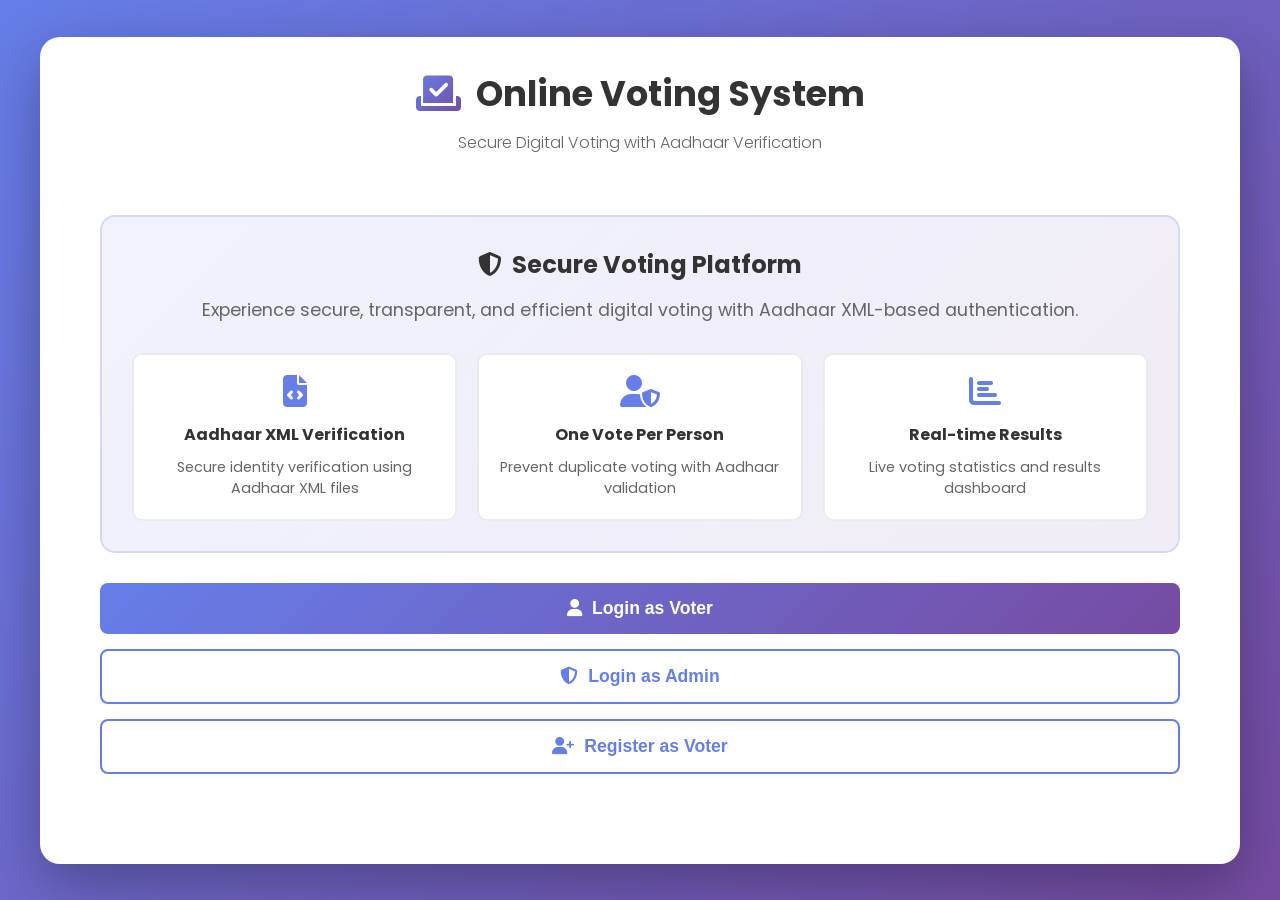
==== frontend/index.html @ 32fdf069 "change directory" ====
<!DOCTYPE html>
<html lang="en">

<head>
    <meta charset="UTF-8">
    <meta name="viewport" content="width=device-width, initial-scale=1.0">
    <title>Online Voting System</title>
    <link rel="preconnect" href="https://fonts.googleapis.com">
    <link rel="preconnect" href="https://fonts.gstatic.com" crossorigin>
    <link href="https://fonts.googleapis.com/css2?family=Poppins:wght@300;400;500;600;700&display=swap"
        rel="stylesheet">
    <link rel="stylesheet" href="style.css">
    <link href="https://cdnjs.cloudflare.com/ajax/libs/font-awesome/6.4.0/css/all.min.css" rel="stylesheet">
    <script src="common.js" defer></script>
    <script>
        document.addEventListener('DOMContentLoaded', function () {
            const bg = getComputedStyle(document.body).backgroundImage;
            console.log('[diagnostic] body background:', bg);
            if (!bg || bg === 'none') {
                console.warn('[diagnostic] CSS may not be loaded.');
            } else {
                console.log('[diagnostic] CSS appears loaded.');
            }
        });
    </script>
</head>

<body>
    <div id="server-warning" style="display:none; background:#fff3cd; border:1px solid #ffeeba; padding:12px; text-align:center; font-weight:500;">
        <strong>Warning:</strong> This page appears to be opened directly from your filesystem. Please run the Flask server and open the site at <code>http://127.0.0.1:5000</code> for full functionality (login/register require the backend).
    </div>

    <div class="container">
        <!-- Home Page -->
        <div id="home-page" class="page active">
            <div class="header">
                <div class="logo">
                    <i class="fas fa-vote-yea"></i>
                    <h1>Online Voting System</h1>
                </div>
                <p class="tagline">Secure Digital Voting with Aadhaar Verification</p>
            </div>

            <div class="welcome-section">
                <div class="welcome-card">
                    <h2><i class="fas fa-shield-alt"></i> Secure Voting Platform</h2>
                    <p>Experience secure, transparent, and efficient digital voting with Aadhaar XML-based authentication.</p>

                    <div class="features">
                        <div class="feature">
                            <i class="fas fa-file-code"></i>
                            <h4>Aadhaar XML Verification</h4>
                            <p>Secure identity verification using Aadhaar XML files</p>
                        </div>
                        <div class="feature">
                            <i class="fas fa-user-shield"></i>
                            <h4>One Vote Per Person</h4>
                            <p>Prevent duplicate voting with Aadhaar validation</p>
                        </div>
                        <div class="feature">
                            <i class="fas fa-chart-bar"></i>
                            <h4>Real-time Results</h4>
                            <p>Live voting statistics and results dashboard</p>
                        </div>
                    </div>
                </div>

                <div class="action-buttons">
                    <button class="btn btn-primary btn-large" onclick="showPage('user-login-page')">
                        <i class="fas fa-user"></i> Login as Voter
                    </button>
                    <button class="btn btn-secondary btn-large" onclick="showPage('admin-login-page')">
                        <i class="fas fa-shield-alt"></i> Login as Admin
                    </button>
                    <button class="btn btn-outline btn-large" onclick="showPage('register-page')">
                        <i class="fas fa-user-plus"></i> Register as Voter
                    </button>
                </div>
               
            </div>
        </div>

        <!-- User Login Page -->
        <div id="user-login-page" class="page">
            <div class="header">
                <button class="btn-back" onclick="showPage('home-page')">
                    <i class="fas fa-arrow-left"></i> Back to Home
                </button>
                <h2><i class="fas fa-user"></i> Voter Login</h2>
                <p class="tagline">Login to cast your vote</p>
            </div>

            <div class="auth-form">
                <form id="user-login-form">
                    <div class="form-group">
                        <label for="user-username" class="required">
                            <i class="fas fa-user"></i> Username
                        </label>
                        <input type="text" id="user-username" required placeholder="Enter your username">
                    </div>

                    <div class="form-group">
                        <label for="user-password" class="required">
                            <i class="fas fa-lock"></i> Password
                        </label>
                        <input type="password" id="user-password" required placeholder="Enter your password">
                        <button type="button" class="btn-toggle-password" onclick="togglePassword('user-password')">
                            <i class="fas fa-eye"></i>
                        </button>
                    </div>

                    <button type="submit" class="btn btn-primary btn-full">
                        <i class="fas fa-sign-in-alt"></i> Login as Voter
                    </button>

                    <div class="auth-switch">
                        <p>Don't have an account? <a href="#" onclick="showPage('register-page')">Register here</a></p>
                        <p>Are you an admin? <a href="#" onclick="showPage('admin-login-page')">Admin login</a></p>
                    </div>
                </form>
            </div>
        </div>

        <!-- Admin Login Page -->
        <div id="admin-login-page" class="page">
            <div class="header">
                <button class="btn-back" onclick="showPage('home-page')">
                    <i class="fas fa-arrow-left"></i> Back to Home
                </button>
                <h2><i class="fas fa-shield-alt"></i> Admin Login</h2>
                <p class="tagline">Secure admin access</p>
            </div>

            <div class="auth-form">
                <form id="admin-login-form">
                    <div class="form-group">
                        <label for="admin-username" class="required">
                            <i class="fas fa-user-shield"></i> Admin Username
                        </label>
                        <input type="text" id="admin-username" required placeholder="Enter admin username">
                    </div>

                    <div class="form-group">
                        <label for="admin-password" class="required">
                            <i class="fas fa-lock"></i> Admin Password
                        </label>
                        <input type="password" id="admin-password" required placeholder="Enter admin password">
                        <button type="button" class="btn-toggle-password" onclick="togglePassword('admin-password')">
                            <i class="fas fa-eye"></i>
                        </button>
                    </div>

                    <button type="submit" class="btn btn-primary btn-full">
                        <i class="fas fa-sign-in-alt"></i> Login as Admin
                    </button>

                    <div class="auth-switch">
                        <p>Voter login? <a href="#" onclick="showPage('user-login-page')">Click here</a></p>
                        <p>Back to home? <a href="#" onclick="showPage('home-page')">Home</a></p>
                    </div>
                </form>
            </div>
        </div>

        <!-- Registration Page -->
        <div id="register-page" class="page">
            <div class="header">
                <button class="btn-back" onclick="showPage('home-page')">
                    <i class="fas fa-arrow-left"></i> Back to Home
                </button>
                <h2><i class="fas fa-user-plus"></i> New Voter Registration</h2>
                <p class="tagline">Register with Aadhaar XML verification</p>
            </div>

            <div class="auth-form">
                <form id="register-form" enctype="multipart/form-data">
                    <div class="form-group">
                        <label for="reg-username" class="required">
                            <i class="fas fa-user"></i> Username
                        </label>
                        <input type="text" id="reg-username" required placeholder="Choose a username (min 3 chars)">
                    </div>

                    <div class="form-group">
                        <label for="full-name">
                            <i class="fas fa-id-card"></i> Full Name (Optional)
                        </label>
                        <input type="text" id="full-name" placeholder="Enter your full name">
                    </div>

                    <div class="form-group">
                        <label for="reg-password" class="required">
                            <i class="fas fa-lock"></i> Password
                        </label>
                        <input type="password" id="reg-password" required placeholder="Create a password (min 6 characters)">
                        <button type="button" class="btn-toggle-password" onclick="togglePassword('reg-password')">
                            <i class="fas fa-eye"></i>
                        </button>
                    </div>

                    <div class="form-group">
                        <label for="confirm-password" class="required">
                            <i class="fas fa-lock"></i> Confirm Password
                        </label>
                        <input type="password" id="confirm-password" required placeholder="Confirm your password">
                        <button type="button" class="btn-toggle-password" onclick="togglePassword('confirm-password')">
                            <i class="fas fa-eye"></i>
                        </button>
                    </div>

                    <!-- Aadhaar XML Section -->
                    <div class="qr-section">
                        <h4><i class="fas fa-file-code"></i> Aadhaar XML Upload <span class="required">(Required)</span></h4>
                        
                        <div class="note" style="background-color: #e7f3ff; border-left-color: #2196F3;">
                            <p><strong>How to get your Aadhaar XML file:</strong></p>
                            <p>1. Visit: <a href="https://myaadhaar.uidai.gov.in/offline-kyc" target="_blank" style="color: #2196F3; font-weight: 500;">https://tathya.uidai.gov.in</a></p>
                            <p>2. Login with your Aadhaar number</p>
                            <p>3. Download your "Offline Paperless KYC" XML file</p>
                            <p>4. Upload the XML file below</p>
                        </div>

                        <div class="xml-upload-area" onclick="document.getElementById('aadhaar-xml-upload').click()">
                            <i class="fas fa-cloud-upload-alt"></i>
                            <h6>Click to Upload Aadhaar XML File</h6>
                            <p>Supported format: XML only</p>
                            <p>Max file size: 16MB</p>
                        </div>
                        <input type="file" id="aadhaar-xml-upload" accept=".xml" style="display: none;" onchange="handleXMLUpload()">
                        
                        <div id="file-preview" style="display: none; margin-top: 10px;">
                            <p><i class="fas fa-file-code"></i> <span id="file-name"></span></p>
                        </div>
                        
                        <button type="button" class="btn btn-secondary btn-full" onclick="validateXML()" style="margin-top: 15px;">
                            <i class="fas fa-search"></i> Validate Aadhaar XML
                        </button>
                        
                        <div id="xml-validation-result" style="margin-top: 20px;"></div>

                        <div id="xml-preview-register" style="display: none; margin-top: 20px;">
                            <h5><i class="fas fa-user-check"></i> Aadhaar Information Found:</h5>
                            <div id="xml-data-preview"></div>
                        </div>
                    </div>

                    <div class="terms">
                        <input type="checkbox" id="terms-agree" required>
                        <label for="terms-agree">I agree to the terms and conditions and confirm that the information provided is accurate.</label>
                    </div>

                    <button type="submit" class="btn btn-primary btn-full" id="register-submit" disabled>
                        <i class="fas fa-user-plus"></i> Register Account
                    </button>

                    <div class="auth-switch">
                        <p>Already have an account? <a href="#" onclick="showPage('user-login-page')">Login here</a></p>
                    </div>
                </form>
            </div>
        </div>

        <!-- User Dashboard Page -->
        <div id="user-dashboard-page" class="page">
            <div class="header">
                <button class="btn-back" onclick="userLogout()">
                    <i class="fas fa-sign-out-alt"></i> Logout
                </button>
                <h2><i class="fas fa-tachometer-alt"></i> Voter Dashboard</h2>
                <p id="user-welcome">Welcome, Voter</p>
            </div>

            <div class="dashboard-content">
                <div class="user-info-card">
                    <h3><i class="fas fa-user-circle"></i> Account Information</h3>
                    <div id="user-details">
                        <div style="display: flex; align-items: center; gap: 20px; margin-bottom: 20px;">
                            <img id="profile-photo" src="https://via.placeholder.com/100?text=No+Photo" 
                                 style="width: 100px; height: 100px; border-radius: 50%; object-fit: cover; border: 3px solid #667eea;">
                            <div>
                                <p><i class="fas fa-user"></i> <strong>Username:</strong> <span id="display-username"></span></p>
                                <p><i class="fas fa-id-card"></i> <strong>Aadhaar Status:</strong> <span id="aadhaar-status"></span></p>
                                <p><i class="fas fa-hashtag"></i> <strong>Aadhaar Number:</strong> <span id="display-aadhaar"></span></p>
                            </div>
                        </div>
                        <div id="additional-info"></div>
                    </div>
                </div>

                <div class="action-buttons">
                    <button class="btn btn-primary btn-large" onclick="goToVotingPage()">
                        <i class="fas fa-vote-yea"></i> Go to Voting
                    </button>
                </div>
            </div>
        </div>

        <!-- Modals -->
        <div id="loading-modal" class="modal">
            <div class="modal-content">
                <div class="spinner"></div>
                <p id="loading-text">Loading...</p>
            </div>
        </div>

        <div id="message-modal" class="modal">
            <div class="modal-content">
                <div id="message-icon"></div>
                <h3 id="message-title"></h3>
                <p id="message-content"></p>
                <button id="message-close" class="btn btn-primary">OK</button>
            </div>
        </div>
    </div>

    <script>
        // Warn the user if the page is loaded from the filesystem (file://)
        document.addEventListener('DOMContentLoaded', function () {
            try {
                if (window.location.protocol === 'file:') {
                    const warning = document.getElementById('server-warning');
                    if (warning) warning.style.display = 'block';
                    if (typeof showMessage === 'function') {
                        showMessage('warning', 'Open via Server', 'Please open the site using http://127.0.0.1:5000 (run `python app.py`) — login and registration require the backend.');
                    } else {
                        console.warn('Open the site using http://127.0.0.1:5000 — login and registration require the backend.');
                    }
                }
            } catch (e) {
                console.error('Server warning check failed', e);
            }
        });

        let xmlFile = null;
        let isXMLValidated = false;
        let validationData = null;

        // Handle XML file upload
        function handleXMLUpload() {
            const input = document.getElementById('aadhaar-xml-upload');
            const filePreview = document.getElementById('file-preview');
            const fileName = document.getElementById('file-name');
            
            if (input.files && input.files[0]) {
                xmlFile = input.files[0];
                filePreview.style.display = 'block';
                fileName.textContent = xmlFile.name;
                
                // Reset validation
                resetValidation();
            } else {
                xmlFile = null;
                filePreview.style.display = 'none';
                resetValidation();
            }
        }

        function resetValidation() {
            isXMLValidated = false;
            validationData = null;
            document.getElementById('xml-validation-result').innerHTML = '';
            document.getElementById('xml-preview-register').style.display = 'none';
            document.getElementById('register-submit').disabled = true;
        }

        // Validate XML file
        async function validateXML() {
            if (!xmlFile) {
                showMessage('error', 'Error', 'Please select an Aadhaar XML file first');
                return;
            }

            // Check file extension
            if (!xmlFile.name.toLowerCase().endsWith('.xml')) {
                showMessage('error', 'Error', 'Please upload an XML file');
                return;
            }

            showModal('loading-modal', true);
            document.getElementById('loading-text').textContent = 'Validating Aadhaar XML...';

            const formData = new FormData();
            formData.append('xml_file', xmlFile);

            try {
                const response = await fetch('/api/validate_aadhaar_xml', {
                    method: 'POST',
                    body: formData
                });

                const data = await response.json();
                showModal('loading-modal', false);

                if (data.success) {
                    validationData = data;
                    handleXMLValidationResult(data);
                } else {
                    showMessage('error', 'Validation Failed', data.message);
                    resetValidation();
                }
            } catch (error) {
                showModal('loading-modal', false);
                showMessage('error', 'Processing Error', 'Failed to validate XML file');
                resetValidation();
            }
        }

        function handleXMLValidationResult(data) {
            const resultDiv = document.getElementById('xml-validation-result');
            const registerBtn = document.getElementById('register-submit');
            const previewContainer = document.getElementById('xml-preview-register');
            const previewDiv = document.getElementById('xml-data-preview');

            if (data.is_duplicate) {
                resultDiv.innerHTML = `
                    <div class="validation-error">
                        <i class="fas fa-exclamation-triangle"></i> <strong>Aadhaar Already Registered!</strong>
                        <p>This Aadhaar number is already registered to user: ${data.existing_user || 'Unknown user'}</p>
                        <p>Please use a different Aadhaar or login with the existing account.</p>
                    </div>
                `;
                isXMLValidated = false;
                registerBtn.disabled = true;
                previewContainer.style.display = 'none';
            } else {
                resultDiv.innerHTML = `
                    <div class="validation-success">
                        <i class="fas fa-check-circle"></i> <strong>Aadhaar XML Validated Successfully!</strong>
                        <p>Aadhaar number: <strong>${data.aadhaar_number}</strong></p>
                        ${data.has_photo ? '<p><i class="fas fa-camera"></i> Profile photo found in XML</p>' : ''}
                    </div>
                `;

                if (data.data) {
                    previewDiv.innerHTML = `
                        <div class="qr-preview-card">
                            ${data.data.name ? `<p><i class="fas fa-user"></i> <strong>Name:</strong> ${data.data.name}</p>` : ''}
                            ${data.data.uid ? `<p><i class="fas fa-id-card"></i> <strong>Aadhaar:</strong> ${data.data.uid}</p>` : ''}
                            ${data.data.dob ? `<p><i class="fas fa-birthday-cake"></i> <strong>DOB:</strong> ${data.data.dob}</p>` : ''}
                            ${data.data.gender ? `<p><i class="fas fa-venus-mars"></i> <strong>Gender:</strong> ${data.data.gender}</p>` : ''}
                            ${data.data.state ? `<p><i class="fas fa-map-marker-alt"></i> <strong>State:</strong> ${data.data.state}</p>` : ''}
                        </div>
                    `;
                    previewContainer.style.display = 'block';
                }

                isXMLValidated = true;
                registerBtn.disabled = false;
            }
        }

        // Registration
        document.getElementById('register-form').addEventListener('submit', async function (e) {
            e.preventDefault();

            const username = document.getElementById('reg-username').value.trim();
            const password = document.getElementById('reg-password').value.trim();
            const confirmPassword = document.getElementById('confirm-password').value.trim();
            const fullName = document.getElementById('full-name').value.trim();

            // Validation
            if (!username || username.length < 3) {
                showMessage('error', 'Error', 'Username must be at least 3 characters');
                return;
            }

            if (!password || password.length < 6) {
                showMessage('error', 'Error', 'Password must be at least 6 characters');
                return;
            }

            if (password !== confirmPassword) {
                showMessage('error', 'Error', 'Passwords do not match');
                return;
            }

            if (!xmlFile || !isXMLValidated) {
                showMessage('error', 'Error', 'Please validate your Aadhaar XML file first');
                return;
            }

            showModal('loading-modal', true);
            document.getElementById('loading-text').textContent = 'Creating account...';

            const formData = new FormData();
            formData.append('username', username);
            formData.append('password', password);
            formData.append('confirm_password', confirmPassword);
            formData.append('full_name', fullName);
            formData.append('aadhaar_xml', xmlFile);

            try {
                const response = await fetch('/api/register', {
                    method: 'POST',
                    body: formData
                });

                const data = await response.json();
                showModal('loading-modal', false);

                if (data.success) {
                    showMessage('success', 'Success', 'Registration successful! Please login.');
                    resetRegistrationForm();
                    showPage('user-login-page');
                } else {
                    showMessage('error', 'Registration Failed', data.message);
                }
            } catch (error) {
                showModal('loading-modal', false);
                showMessage('error', 'Connection Error', 'Failed to connect to server');
            }
        });

        function resetRegistrationForm() {
            document.getElementById('register-form').reset();
            document.getElementById('xml-validation-result').innerHTML = '';
            document.getElementById('xml-preview-register').style.display = 'none';
            document.getElementById('file-preview').style.display = 'none';
            xmlFile = null;
            isXMLValidated = false;
            validationData = null;
            document.getElementById('register-submit').disabled = true;
        }

        // User Login
        document.getElementById('user-login-form').addEventListener('submit', async function (e) {
            e.preventDefault();

            const username = document.getElementById('user-username').value.trim();
            const password = document.getElementById('user-password').value.trim();

            if (!username || !password) {
                showMessage('error', 'Error', 'Enter username and password');
                return;
            }

            showModal('loading-modal', true);
            document.getElementById('loading-text').textContent = 'Logging in...';

            try {
                const { data } = await apiCall('/login', {
                    method: 'POST',
                    body: JSON.stringify({ username, password })
                });

                showModal('loading-modal', false);

                if (data.success) {
                    localStorage.setItem('username', username);
                    localStorage.setItem('full_name', data.user.full_name);
                    localStorage.setItem('aadhaar_number', data.user.aadhaar_number || '');
                    localStorage.setItem('is_verified', data.user.is_verified);
                    localStorage.setItem('profile_photo_url', data.user.profile_photo_url || '');
                    localStorage.setItem('aadhaar_data', JSON.stringify(data.user.aadhaar_data || {}));

                    updateUserDashboard(data.user);
                    showPage('user-dashboard-page');
                    showMessage('success', 'Success', 'Login successful');
                } else {
                    showMessage('error', 'Login Failed', data.message);
                }
            } catch (error) {
                showModal('loading-modal', false);
                showMessage('error', 'Connection Error', 'Failed to connect to server');
            }
        });

        // Admin Login
        document.getElementById('admin-login-form').addEventListener('submit', async function (e) {
            e.preventDefault();

            const username = document.getElementById('admin-username').value.trim();
            const password = document.getElementById('admin-password').value.trim();

            if (!username || !password) {
                showMessage('error', 'Error', 'Enter admin credentials');
                return;
            }

            showModal('loading-modal', true);
            document.getElementById('loading-text').textContent = 'Logging in as admin...';

            try {
                const { data } = await apiCall('/admin_login', {
                    method: 'POST',
                    body: JSON.stringify({ username, password })
                });

                showModal('loading-modal', false);

                if (data.success) {
                    localStorage.setItem('admin_username', username);
                    localStorage.setItem('admin_token', data.token);
                    // Redirect to admin panel
                    window.location.href = '/admin';
                } else {
                    showMessage('error', 'Login Failed', data.message);
                }
            } catch (error) {
                showModal('loading-modal', false);
                showMessage('error', 'Connection Error', 'Failed to connect to server');
            }
        });

        // User Dashboard Functions
        function updateUserDashboard(user) {
            document.getElementById('user-welcome').textContent = `Welcome, ${user.full_name}!`;
            document.getElementById('display-username').textContent = user.username;

            // Update profile photo
            const profilePhoto = document.getElementById('profile-photo');
            if (user.profile_photo_url) {
                profilePhoto.src = user.profile_photo_url;
            } else {
                profilePhoto.src = 'https://via.placeholder.com/100?text=No+Photo';
            }

            if (user.is_verified && user.aadhaar_number) {
                document.getElementById('aadhaar-status').innerHTML = '<span style="color: #28a745;">Verified</span>';
                document.getElementById('display-aadhaar').textContent = user.aadhaar_number;
                
                // Display additional info if available
                const additionalInfo = document.getElementById('additional-info');
                if (user.aadhaar_data) {
                    let html = '<div style="margin-top: 15px; padding-top: 15px; border-top: 1px solid #eee;">';
                    html += '<h4 style="margin-bottom: 10px;"><i class="fas fa-info-circle"></i> Aadhaar Details:</h4>';
                    
                    if (user.aadhaar_data.dob) {
                        html += `<p><i class="fas fa-birthday-cake"></i> <strong>Date of Birth:</strong> ${user.aadhaar_data.dob}</p>`;
                    }
                    if (user.aadhaar_data.gender) {
                        html += `<p><i class="fas fa-venus-mars"></i> <strong>Gender:</strong> ${user.aadhaar_data.gender}</p>`;
                    }
                    if (user.aadhaar_data.state) {
                        html += `<p><i class="fas fa-map-marker-alt"></i> <strong>State:</strong> ${user.aadhaar_data.state}</p>`;
                    }
                    if (user.aadhaar_data.district) {
                        html += `<p><i class="fas fa-map-pin"></i> <strong>District:</strong> ${user.aadhaar_data.district}</p>`;
                    }
                    
                    html += '</div>';
                    additionalInfo.innerHTML = html;
                }
            } else {
                document.getElementById('aadhaar-status').innerHTML = '<span style="color: #dc3545;">Not Verified</span>';
                document.getElementById('display-aadhaar').textContent = 'Not linked';
            }
        }

        function goToVotingPage() {
            window.location.href = '/voting';
        }

        function userLogout() {
            localStorage.clear();
            showPage('home-page');
        }

        // Initialize
        document.addEventListener('DOMContentLoaded', function () {
            // Check if user is already logged in
            const username = localStorage.getItem('username');
            if (username) {
                const fullName = localStorage.getItem('full_name') || username;
                const aadhaarNumber = localStorage.getItem('aadhaar_number');
                const isVerified = localStorage.getItem('is_verified') === 'true';
                const profilePhotoUrl = localStorage.getItem('profile_photo_url');
                const aadhaarData = JSON.parse(localStorage.getItem('aadhaar_data') || '{}');

                updateUserDashboard({
                    username: username,
                    full_name: fullName,
                    aadhaar_number: aadhaarNumber,
                    is_verified: isVerified,
                    profile_photo_url: profilePhotoUrl,
                    aadhaar_data: aadhaarData
                });

                showPage('user-dashboard-page');
            }
        });
    </script>
</body>

</html>
---- frontend/style.css ----
* {
    margin: 0;
    padding: 0;
    box-sizing: border-box;
}

body {
    font-family: 'Poppins', sans-serif;
    background: linear-gradient(135deg, #667eea 0%, #764ba2 100%);
    min-height: 100vh;
    display: flex;
    justify-content: center;
    align-items: center;
    padding: 20px;
}

.container {
    width: 100%;
    max-width: 1200px;
    background: white;
    border-radius: 20px;
    box-shadow: 0 20px 60px rgba(0, 0, 0, 0.3);
    overflow: hidden;
}

.page {
    display: none;
    padding: 30px;
    animation: fadeIn 0.5s ease;
}

.page.active {
    display: block;
}

@keyframes fadeIn {
    from { opacity: 0; transform: translateY(10px); }
    to { opacity: 1; transform: translateY(0); }
}

.header {
    text-align: center;
    margin-bottom: 30px;
    position: relative;
}

.logo {
    display: flex;
    align-items: center;
    justify-content: center;
    gap: 15px;
    margin-bottom: 10px;
}

.logo i {
    font-size: 2.5rem;
    color: #667eea;
    background: linear-gradient(135deg, #667eea, #764ba2);
    background-clip: text;
    -webkit-background-clip: text;
    -webkit-text-fill-color: transparent;
}

.logo h1 {
    font-size: 2.2rem;
    color: #333;
    font-weight: 700;
}

.tagline {
    color: #666;
    font-size: 1rem;
    font-weight: 300;
}

.auth-form {
    max-width: 700px;
    margin: 0 auto;
}

.auth-form h2 {
    text-align: center;
    color: #333;
    margin-bottom: 30px;
    font-size: 1.8rem;
}

.form-group {
    margin-bottom: 20px;
    position: relative;
}

label {
    display: block;
    margin-bottom: 8px;
    color: #333;
    font-weight: 500;
    display: flex;
    align-items: center;
    gap: 8px;
}

.required::after {
    content: " *";
    color: #dc3545;
}

input, select, textarea {
    width: 100%;
    padding: 12px 15px;
    border: 2px solid #ddd;
    border-radius: 8px;
    font-size: 1rem;
    font-family: 'Poppins', sans-serif;
    transition: border-color 0.3s ease;
    background: #fff;
}

input:focus, select:focus, textarea:focus {
    outline: none;
    border-color: #667eea;
    box-shadow: 0 0 0 3px rgba(102, 126, 234, 0.1);
}

.btn-toggle-password {
    position: absolute;
    right: 15px;
    top: 40px;
    background: none;
    border: none;
    color: #666;
    cursor: pointer;
    font-size: 1rem;
    padding: 5px;
}

.btn {
    padding: 12px 24px;
    border: none;
    border-radius: 8px;
    font-size: 1rem;
    font-weight: 600;
    cursor: pointer;
    transition: all 0.3s ease;
    display: inline-flex;
    align-items: center;
    justify-content: center;
    gap: 10px;
}

.btn-primary {
    background: linear-gradient(135deg, #667eea, #764ba2);
    color: white;
    border: none;
}

.btn-primary:hover {
    transform: translateY(-2px);
    box-shadow: 0 10px 20px rgba(102, 126, 234, 0.3);
}

.btn-secondary {
    background: white;
    color: #667eea;
    border: 2px solid #667eea;
}

.btn-secondary:hover {
    background: #667eea;
    color: white;
}

.btn-danger {
    background: linear-gradient(135deg, #dc3545, #c82333);
    color: white;
    border: none;
}

.btn-danger:hover {
    background: linear-gradient(135deg, #c82333, #bd2130);
    transform: translateY(-2px);
    box-shadow: 0 10px 20px rgba(220, 53, 69, 0.3);
}

.btn-outline {
    background: white;
    color: #667eea;
    border: 2px solid #667eea;
}

.btn-outline:hover {
    background: #667eea;
    color: white;
}

.btn-full {
    width: 100%;
    margin-top: 10px;
    padding: 15px;
}

.btn-large {
    padding: 15px 30px;
    font-size: 1.1rem;
}

.btn-back {
    position: absolute;
    left: 0;
    top: 10px;
    background: none;
    border: none;
    color: #667eea;
    font-size: 1rem;
    cursor: pointer;
    display: flex;
    align-items: center;
    gap: 5px;
    padding: 8px 15px;
    border-radius: 5px;
}

.btn-back:hover {
    background: rgba(102, 126, 234, 0.1);
}

.btn-small {
    padding: 8px 15px;
    font-size: 0.9rem;
}

/* Welcome Section */
.welcome-section {
    padding: 30px;
    text-align: center;
}

.welcome-card {
    background: linear-gradient(135deg, rgba(102, 126, 234, 0.1), rgba(118, 75, 162, 0.1));
    border-radius: 15px;
    padding: 30px;
    margin-bottom: 30px;
    border: 2px solid rgba(102, 126, 234, 0.2);
}

.welcome-card h2 {
    color: #333;
    margin-bottom: 15px;
    display: flex;
    align-items: center;
    justify-content: center;
    gap: 10px;
}

.welcome-card p {
    color: #666;
    margin-bottom: 25px;
    font-size: 1.1rem;
}

.features {
    display: grid;
    grid-template-columns: repeat(auto-fit, minmax(200px, 1fr));
    gap: 20px;
    margin-top: 30px;
}

.feature {
    padding: 20px;
    background: white;
    border-radius: 10px;
    border: 2px solid #e9ecef;
}

.feature i {
    font-size: 2rem;
    color: #667eea;
    margin-bottom: 15px;
}

.feature h4 {
    color: #333;
    margin-bottom: 10px;
}

.feature p {
    color: #666;
    font-size: 0.9rem;
    margin-bottom: 0;
}

.action-buttons {
    display: flex;
    flex-direction: column;
    gap: 15px;
    margin-bottom: 30px;
}

.quick-links {
    display: flex;
    justify-content: center;
    gap: 20px;
    flex-wrap: wrap;
}

.quick-links a {
    color: #667eea;
    text-decoration: none;
    display: flex;
    align-items: center;
    gap: 5px;
    padding: 10px 15px;
    border-radius: 5px;
    transition: background 0.3s;
}

.quick-links a:hover {
    background: rgba(102, 126, 234, 0.1);
}

/* Dashboard Styles */
.dashboard-content {
    background: #fff;
    padding: 20px;
    border-radius: 10px;
    box-shadow: 0 5px 15px rgba(0, 0, 0, 0.05);
}

.user-info-card {
    padding: 20px;
    background: linear-gradient(135deg, rgba(102, 126, 234, 0.1), rgba(118, 75, 162, 0.1));
    border-radius: 10px;
    border: 2px solid rgba(102, 126, 234, 0.2);
    margin-bottom: 30px;
}

.user-info-card h3 {
    color: #333;
    margin-bottom: 15px;
    display: flex;
    align-items: center;
    gap: 10px;
}

#user-details p, #voter-details p {
    margin: 10px 0;
    color: #555;
    display: flex;
    align-items: center;
    gap: 10px;
}

#user-details i, #voter-details i {
    color: #667eea;
    width: 20px;
}

/* QR Section */
.qr-section {
    padding: 20px;
    background: linear-gradient(135deg, rgba(102, 126, 234, 0.05), rgba(118, 75, 162, 0.05));
    border-radius: 10px;
    border: 2px solid rgba(102, 126, 234, 0.1);
}

.qr-section h3 {
    color: #333;
    margin-bottom: 15px;
    display: flex;
    align-items: center;
    gap: 10px;
}

.note {
    color: #666;
    font-size: 0.9rem;
    margin-bottom: 20px;
    padding: 10px;
    background: #f8f9fa;
    border-radius: 5px;
    border-left: 4px solid #667eea;
}

.scanning-options {
    display: grid;
    grid-template-columns: repeat(auto-fit, minmax(250px, 1fr));
    gap: 20px;
    margin-bottom: 20px;
}

.scan-option {
    padding: 20px;
    background: white;
    border-radius: 10px;
    border: 2px solid #e9ecef;
    transition: transform 0.3s ease;
}

.scan-option:hover {
    transform: translateY(-5px);
    border-color: #667eea;
}

.scan-option h5 {
    color: #333;
    margin-bottom: 10px;
    display: flex;
    align-items: center;
    gap: 10px;
}

.scan-option p {
    color: #666;
    font-size: 0.9rem;
    margin-bottom: 15px;
}

.scan-option textarea {
    width: 100%;
    margin-bottom: 10px;
    min-height: 80px;
    resize: vertical;
}

.file-upload {
    display: flex;
    flex-direction: column;
    gap: 10px;
}

.file-upload input[type="file"] {
    display: none;
}

.file-upload label {
    cursor: pointer;
    margin-bottom: 0;
}

/* Validation Messages */
.validation-success {
    color: #28a745;
    padding: 15px;
    background: #f0f8ff;
    border-radius: 8px;
    border: 2px solid #28a745;
    margin: 15px 0;
}

.validation-error {
    color: #dc3545;
    padding: 15px;
    background: #fff5f5;
    border-radius: 8px;
    border: 2px solid #dc3545;
    margin: 15px 0;
}

.success-message {
    color: #28a745;
    padding: 15px;
    background: #f0f8ff;
    border-radius: 8px;
    border: 2px solid #28a745;
    margin: 15px 0;
}

.qr-preview-card {
    background: #f8f9fa;
    padding: 15px;
    border-radius: 8px;
    border: 1px solid #dee2e6;
}

.qr-preview-card p {
    margin: 8px 0;
    color: #495057;
    display: flex;
    align-items: center;
    gap: 10px;
}

.qr-preview-card i {
    color: #667eea;
    width: 20px;
}

.terms {
    display: flex;
    align-items: flex-start;
    gap: 10px;
}

.terms input[type="checkbox"] {
    width: auto;
    margin-top: 5px;
}

/* Candidate Card */
.candidate-card {
    display: flex;
    flex-direction: column;
    padding: 20px;
    margin-bottom: 15px;
    background: white;
    border-radius: 10px;
    border: 2px solid #e9ecef;
    transition: all 0.3s ease;
}

.candidate-card:hover {
    transform: translateY(-3px);
    border-color: #667eea;
    box-shadow: 0 5px 15px rgba(0, 0, 0, 0.1);
}

.candidate-info h4 {
    color: #333;
    margin-bottom: 5px;
    font-size: 1.2rem;
}

.candidate-party {
    color: #666;
    font-size: 0.9rem;
    padding: 3px 10px;
    background: #f8f9fa;
    border-radius: 15px;
    display: inline-block;
    margin-bottom: 5px;
}

.vote-actions {
    display: flex;
    gap: 10px;
    margin-top: 15px;
}

.vote-info {
    margin-top: 15px;
    padding: 15px;
    background: #f8f9fa;
    border-radius: 8px;
    border-left: 4px solid #28a745;
}

.vote-info p {
    margin: 5px 0;
}

/* Admin Styles */
.admin-stats {
    display: grid;
    grid-template-columns: repeat(auto-fit, minmax(200px, 1fr));
    gap: 20px;
    margin-bottom: 30px;
}

.stat-card {
    background: linear-gradient(135deg, rgba(102, 126, 234, 0.1), rgba(118, 75, 162, 0.1));
    border-radius: 15px;
    padding: 20px;
    display: flex;
    align-items: center;
    gap: 20px;
    border: 2px solid rgba(102, 126, 234, 0.2);
}

.stat-icon {
    width: 60px;
    height: 60px;
    background: linear-gradient(135deg, #667eea, #764ba2);
    border-radius: 12px;
    display: flex;
    align-items: center;
    justify-content: center;
}

.stat-icon i {
    font-size: 24px;
    color: white;
}

.stat-info h3 {
    font-size: 28px;
    color: #333;
    margin-bottom: 5px;
}

.stat-info p {
    color: #666;
    font-size: 14px;
}

/* Full row admin section */
.admin-section.full-row {
    grid-column: 1 / -1;
    margin-bottom: 30px;
}

.admin-sections {
    display: grid;
    grid-template-columns: repeat(auto-fit, minmax(300px, 1fr));
    gap: 30px;
}

/* Admin columns layout */
.admin-columns {
    display: grid;
    grid-template-columns: repeat(auto-fit, minmax(350px, 1fr));
    gap: 30px;
}

.admin-column {
    display: flex;
    flex-direction: column;
    gap: 30px;
}

.admin-section {
    background: white;
    padding: 25px;
    border-radius: 15px;
    border: 2px solid #e9ecef;
}

.admin-section h3 {
    color: #333;
    margin-bottom: 20px;
    display: flex;
    align-items: center;
    gap: 10px;
}

/* Updated results table for full width */
.full-row .results-table {
    margin: 20px 0;
    width: 100%;
    overflow-x: auto;
}

.full-row .table-header {
    display: grid;
    grid-template-columns: 80px 2fr 2fr 100px 100px;
    background: linear-gradient(135deg, #667eea, #764ba2);
    color: white;
    font-weight: 600;
}

.full-row .table-row {
    display: grid;
    grid-template-columns: 80px 2fr 2fr 100px 100px;
    border-bottom: 1px solid #e9ecef;
}

.full-row .table-row:nth-child(even) {
    background: #f8f9fa;
}

.full-row .table-row:hover {
    background: #e9ecef;
}

.full-row .table-cell {
    padding: 15px;
    display: flex;
    align-items: center;
    justify-content: flex-start;
}

.loading {
    text-align: center;
    padding: 40px;
    color: #666;
}

/* Candidate card with image */
.candidate-card .candidate-header {
    display: flex;
    align-items: center;
    margin-bottom: 15px;
}

.candidate-basic-info {
    flex: 1;
}

.candidate-basic-info h4 {
    margin: 0;
    color: #333;
    font-size: 1.2rem;
}

.candidate-party {
    color: #666;
    font-size: 0.9rem;
    margin: 5px 0;
    padding: 3px 10px;
    background: #f8f9fa;
    border-radius: 15px;
    display: inline-block;
}

.candidates-grid {
    display: grid;
    gap: 15px;
}

.candidate-footer {
    margin-top: 10px;
    padding-top: 10px;
    border-top: 1px solid #eee;
}

/* File upload area for candidate image */
.file-upload-area {
    border: 2px dashed #667eea;
    border-radius: 10px;
    padding: 20px;
    text-align: center;
    background: rgba(102, 126, 234, 0.05);
    transition: all 0.3s ease;
    cursor: pointer;
    margin-bottom: 15px;
}

.file-upload-area:hover {
    background: rgba(102, 126, 234, 0.1);
    border-color: #764ba2;
}

.file-upload-area i {
    font-size: 40px;
    color: #667eea;
    margin-bottom: 10px;
}

.file-upload-area h6 {
    color: #333;
    margin-bottom: 10px;
    font-size: 1rem;
}

.file-upload-area p {
    color: #666;
    font-size: 0.85rem;
    margin-bottom: 15px;
}

/* Candidate image preview */
#candidate-image-preview {
    border: 2px dashed #ddd;
    border-radius: 10px;
    padding: 15px;
    background: #f9f9f9;
}

#candidate-preview-img {
    max-width: 150px;
    max-height: 150px;
    border-radius: 8px;
    border: 2px solid #ddd;
}

/* Modal Styles */
.modal {
    display: none;
    position: fixed;
    top: 0;
    left: 0;
    width: 100%;
    height: 100%;
    background: rgba(0, 0, 0, 0.8);
    z-index: 1000;
    justify-content: center;
    align-items: center;
    animation: fadeIn 0.3s ease;
}

.modal-content {
    background: white;
    padding: 30px;
    border-radius: 15px;
    text-align: center;
    max-width: 500px;
    width: 90%;
    animation: modalSlideIn 0.3s ease;
}

@keyframes modalSlideIn {
    from { opacity: 0; transform: translateY(-20px); }
    to { opacity: 1; transform: translateY(0); }
}

.spinner {
    width: 60px;
    height: 60px;
    border: 4px solid #f3f3f3;
    border-top: 4px solid #667eea;
    border-radius: 50%;
    animation: spin 1s linear infinite;
    margin: 0 auto 20px;
}

@keyframes spin {
    0% { transform: rotate(0deg); }
    100% { transform: rotate(360deg); }
}

#message-icon {
    margin-bottom: 20px;
}

#message-title {
    color: #333;
    margin-bottom: 15px;
    font-size: 1.5rem;
}

#message-content {
    color: #666;
    margin-bottom: 25px;
    line-height: 1.5;
}

/* Auth Switch */
.auth-switch {
    text-align: center;
    margin-top: 25px;
    padding-top: 20px;
    border-top: 1px solid #eee;
    color: #666;
}

.auth-switch a {
    color: #667eea;
    text-decoration: none;
    font-weight: 600;
}

.auth-switch a:hover {
    text-decoration: underline;
}

/* Responsive Design */
@media (max-width: 768px) {
    .container {
        max-width: 95%;
        padding: 15px;
    }
    
    .page {
        padding: 20px;
    }
    
    .logo h1 {
        font-size: 1.8rem;
    }
    
    .logo i {
        font-size: 2rem;
    }
    
    .auth-form h2 {
        font-size: 1.5rem;
    }
    
    .features {
        grid-template-columns: 1fr;
    }
    
    .scanning-options {
        grid-template-columns: 1fr;
    }
    
    .admin-columns {
        grid-template-columns: 1fr;
    }
    
    .stat-card {
        flex-direction: column;
        text-align: center;
        gap: 15px;
    }
    
    .full-row .table-header,
    .full-row .table-row {
        grid-template-columns: 60px 1fr 1fr 80px 80px;
    }
    
    .full-row .table-cell {
        padding: 10px 5px;
        font-size: 0.85rem;
    }
    
    .candidate-card .candidate-header {
        flex-direction: column;
        text-align: center;
    }
    
    .candidate-card .candidate-header img {
        margin-right: 0;
        margin-bottom: 10px;
    }
    
    .quick-links {
        flex-direction: column;
        align-items: center;
    }
    
    .action-buttons {
        gap: 10px;
    }
    
    .btn-large {
        padding: 12px 20px;
    }
    
    .modal-content {
        padding: 20px 15px;
    }
    
    .admin-sections {
        grid-template-columns: 1fr;
    }
}

@media (max-width: 480px) {
    body {
        padding: 10px;
    }
    
    .container {
        border-radius: 15px;
    }
    
    .logo {
        flex-direction: column;
        gap: 10px;
    }
    
    .logo h1 {
        font-size: 1.5rem;
    }
    
    .action-buttons {
        flex-direction: column;
    }
    
    .modal-actions {
        flex-direction: column;
    }
}
/* Voting page candidate cards */
#candidates-list {
    display: grid;
    grid-template-columns: repeat(auto-fill, minmax(300px, 1fr));
    gap: 20px;
    margin: 20px 0;
}

#candidates-list .candidate-card {
    padding: 20px;
    background: white;
    border-radius: 15px;
    border: 2px solid #e9ecef;
    transition: all 0.3s ease;
    display: flex;
    flex-direction: column;
}

#candidates-list .candidate-card:hover {
    transform: translateY(-5px);
    border-color: #667eea;
    box-shadow: 0 10px 20px rgba(0, 0, 0, 0.1);
}

#candidates-list .candidate-header {
    display: flex;
    align-items: center;
    gap: 15px;
    margin-bottom: 15px;
}

#candidates-list .candidate-header img {
    width: 80px;
    height: 80px;
    border-radius: 50%;
    object-fit: cover;
    border: 3px solid #667eea;
}

#candidates-list .candidate-basic-info {
    flex: 1;
}

#candidates-list .candidate-basic-info h4 {
    margin: 0;
    color: #333;
    font-size: 1.2rem;
    font-weight: 600;
}

#candidates-list .candidate-party {
    color: #666;
    font-size: 0.9rem;
    margin: 5px 0;
    padding: 3px 10px;
    background: #f8f9fa;
    border-radius: 15px;
    display: inline-block;
}

#candidates-list .btn-primary {
    margin-top: 10px;
    width: 100%;
    padding: 12px;
    font-size: 1rem;
}

/* Responsive adjustments for voting page */
@media (max-width: 768px) {
    #candidates-list {
        grid-template-columns: 1fr;
    }
    
    #candidates-list .candidate-header {
        flex-direction: column;
        text-align: center;
    }
    
    #candidates-list .candidate-header img {
        margin-bottom: 10px;
    }
}

@media (max-width: 480px) {
    #candidates-list .candidate-card {
        padding: 15px;
    }
}
/* XML Upload Area */
.xml-upload-area {
    border: 2px dashed #667eea;
    border-radius: 10px;
    padding: 30px;
    text-align: center;
    background: rgba(102, 126, 234, 0.05);
    transition: all 0.3s ease;
    cursor: pointer;
    margin-bottom: 15px;
}

.xml-upload-area:hover {
    background: rgba(102, 126, 234, 0.1);
    border-color: #764ba2;
    transform: translateY(-2px);
}

.xml-upload-area i {
    font-size: 50px;
    color: #667eea;
    margin-bottom: 15px;
}

.xml-upload-area h6 {
    color: #333;
    margin-bottom: 10px;
    font-size: 1.1rem;
    font-weight: 600;
}

.xml-upload-area p {
    color: #666;
    font-size: 0.9rem;
    margin-bottom: 5px;
}

/* Aadhaar info card */
.qr-preview-card {
    background: #f8f9fa;
    padding: 20px;
    border-radius: 10px;
    border: 1px solid #dee2e6;
    margin-top: 10px;
}

.qr-preview-card p {
    margin: 10px 0;
    color: #495057;
    display: flex;
    align-items: center;
    gap: 10px;
}

.qr-preview-card i {
    color: #667eea;
    width: 20px;
    text-align: center;
}

/* Responsive adjustments */
@media (max-width: 768px) {
    .xml-upload-area {
        padding: 20px;
    }
    
    .xml-upload-area i {
        font-size: 40px;
    }
    
    .xml-upload-area h6 {
        font-size: 1rem;
    }
}
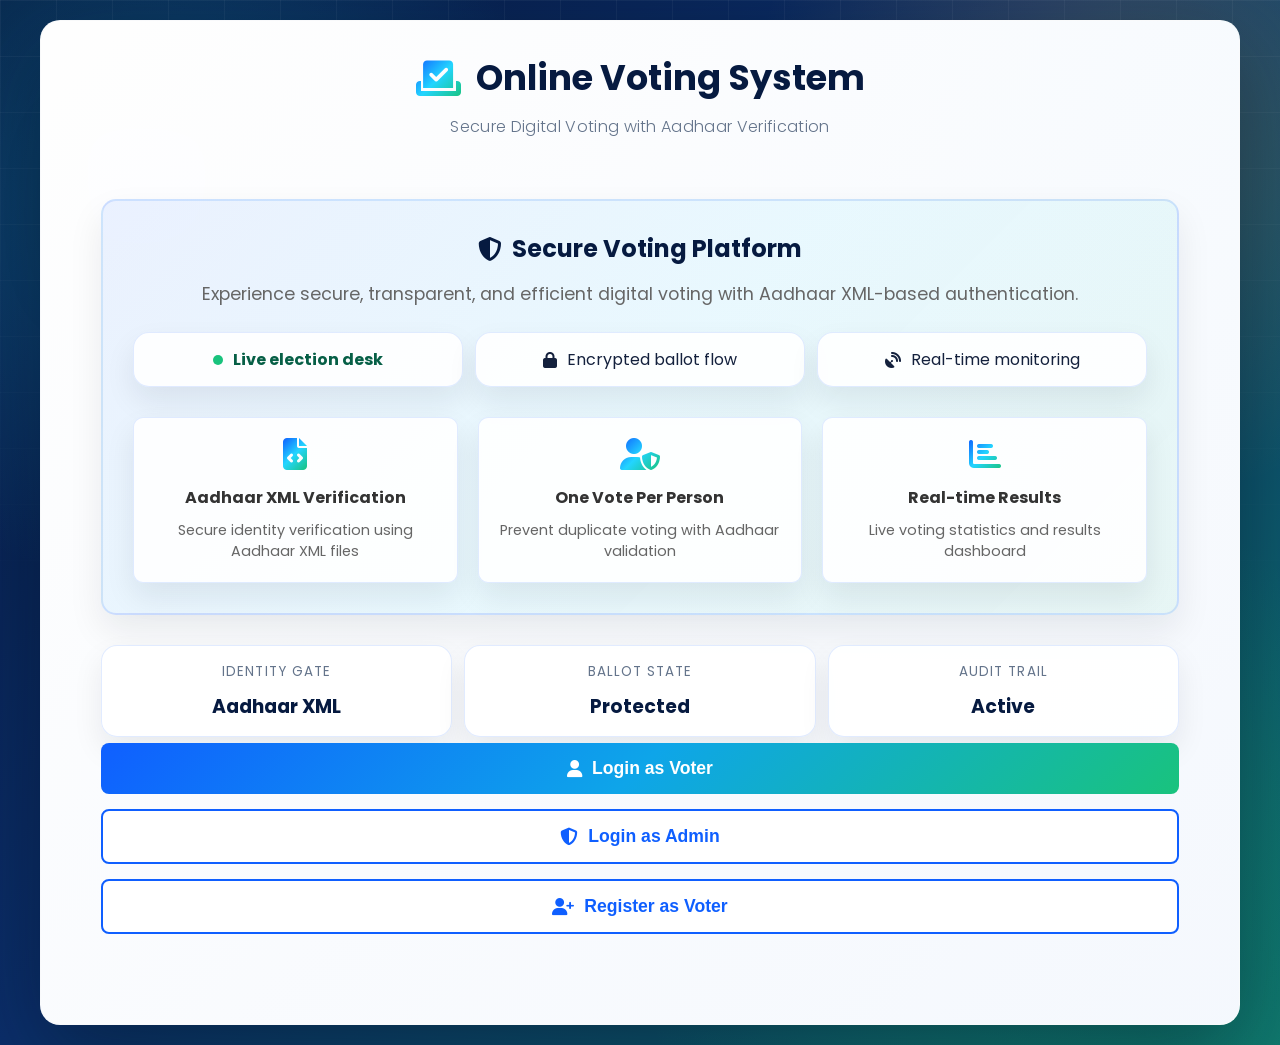
==== commit a93eb2ad: "Refresh voting system theme" ====
--- a/frontend/index.html
+++ b/frontend/index.html
@@ -3,7 +3,7 @@
 
 <head>
     <meta charset="UTF-8">
-    <meta name="viewport" content="width=device-width, initial-scale=1.0">
+    <meta name="viewport" content="width=device-width, initial-scale=1.0, viewport-fit=cover">
     <title>Online Voting System</title>
     <link rel="preconnect" href="https://fonts.googleapis.com">
     <link rel="preconnect" href="https://fonts.gstatic.com" crossorigin>
@@ -26,6 +26,12 @@
 </head>
 
 <body>
+    <div class="election-live-bg" aria-hidden="true">
+        <span></span>
+        <span></span>
+        <span></span>
+        <span></span>
+    </div>
     <div id="server-warning" style="display:none; background:#fff3cd; border:1px solid #ffeeba; padding:12px; text-align:center; font-weight:500;">
         <strong>Warning:</strong> This page appears to be opened directly from your filesystem. Please run the Flask server and open the site at <code>http://127.0.0.1:5000</code> for full functionality (login/register require the backend).
     </div>
@@ -46,6 +52,14 @@
                     <h2><i class="fas fa-shield-alt"></i> Secure Voting Platform</h2>
                     <p>Experience secure, transparent, and efficient digital voting with Aadhaar XML-based authentication.</p>
 
+                    <div class="live-election-strip" aria-label="Live election platform status">
+                        <div class="live-pill">
+                            <span class="pulse-dot"></span> Live election desk
+                        </div>
+                        <div><i class="fas fa-lock"></i> Encrypted ballot flow</div>
+                        <div><i class="fas fa-satellite-dish"></i> Real-time monitoring</div>
+                    </div>
+
                     <div class="features">
                         <div class="feature">
                             <i class="fas fa-file-code"></i>
@@ -62,6 +76,21 @@
                             <h4>Real-time Results</h4>
                             <p>Live voting statistics and results dashboard</p>
                         </div>
+                    </div>
+                </div>
+
+                <div class="election-hero-panel">
+                    <div class="hero-stat">
+                        <span>Identity Gate</span>
+                        <strong>Aadhaar XML</strong>
+                    </div>
+                    <div class="hero-stat">
+                        <span>Ballot State</span>
+                        <strong>Protected</strong>
+                    </div>
+                    <div class="hero-stat">
+                        <span>Audit Trail</span>
+                        <strong>Active</strong>
                     </div>
                 </div>
 
@@ -682,4 +711,4 @@
     </script>
 </body>
 
-</html>+</html>
--- a/frontend/style.css
+++ b/frontend/style.css
@@ -4,14 +4,19 @@
     box-sizing: border-box;
 }
 
+html {
+    min-height: 100%;
+}
+
 body {
     font-family: 'Poppins', sans-serif;
     background: linear-gradient(135deg, #667eea 0%, #764ba2 100%);
     min-height: 100vh;
+    min-height: 100dvh;
     display: flex;
     justify-content: center;
     align-items: center;
-    padding: 20px;
+    padding: calc(20px + env(safe-area-inset-top, 0px)) calc(20px + env(safe-area-inset-right, 0px)) calc(20px + env(safe-area-inset-bottom, 0px)) calc(20px + env(safe-area-inset-left, 0px));
 }
 
 .container {
@@ -846,7 +851,7 @@
 @media (max-width: 768px) {
     .container {
         max-width: 95%;
-        padding: 15px;
+        padding: 0;
     }
     
     .page {
@@ -927,11 +932,16 @@
 
 @media (max-width: 480px) {
     body {
-        padding: 10px;
+        padding: env(safe-area-inset-top, 0px) env(safe-area-inset-right, 0px) env(safe-area-inset-bottom, 0px) env(safe-area-inset-left, 0px);
     }
     
     .container {
-        border-radius: 15px;
+        max-width: 100%;
+        border-radius: 0;
+    }
+    
+    .page {
+        padding: 15px;
     }
     
     .logo {
@@ -1112,4 +1122,249 @@
     .xml-upload-area h6 {
         font-size: 1rem;
     }
-}+}
+
+/* Professional election theme refresh */
+:root {
+    --election-navy: #061a40;
+    --election-blue: #0f5fff;
+    --election-cyan: #23d5ff;
+    --election-green: #19c37d;
+    --election-gold: #f8c84a;
+    --election-ink: #14213d;
+    --election-muted: #64748b;
+    --panel-bg: rgba(255, 255, 255, 0.94);
+    --line-soft: rgba(15, 95, 255, 0.14);
+}
+
+body {
+    background:
+        radial-gradient(circle at 12% 18%, rgba(35, 213, 255, 0.25), transparent 28%),
+        radial-gradient(circle at 88% 12%, rgba(248, 200, 74, 0.22), transparent 26%),
+        radial-gradient(circle at 80% 84%, rgba(25, 195, 125, 0.24), transparent 30%),
+        linear-gradient(135deg, #061a40 0%, #0b2f6b 45%, #0f766e 100%);
+    color: var(--election-ink);
+    overflow-x: hidden;
+    position: relative;
+}
+
+body::before {
+    content: "";
+    position: fixed;
+    inset: 0;
+    pointer-events: none;
+    background-image:
+        linear-gradient(rgba(255, 255, 255, 0.06) 1px, transparent 1px),
+        linear-gradient(90deg, rgba(255, 255, 255, 0.06) 1px, transparent 1px);
+    background-size: 56px 56px;
+    mask-image: linear-gradient(to bottom, rgba(0, 0, 0, 0.8), transparent 78%);
+}
+
+.election-live-bg {
+    position: fixed;
+    inset: 0;
+    pointer-events: none;
+    overflow: hidden;
+    z-index: 0;
+}
+
+.election-live-bg span {
+    position: absolute;
+    width: 170px;
+    height: 170px;
+    border-radius: 42px;
+    border: 1px solid rgba(255, 255, 255, 0.2);
+    background: linear-gradient(135deg, rgba(255,255,255,0.16), rgba(255,255,255,0.03));
+    box-shadow: 0 20px 60px rgba(0, 0, 0, 0.22);
+    animation: floatBallot 16s ease-in-out infinite;
+}
+
+.election-live-bg span::before {
+    content: "✓";
+    position: absolute;
+    inset: 0;
+    display: grid;
+    place-items: center;
+    color: rgba(255, 255, 255, 0.25);
+    font-size: 4rem;
+    font-weight: 700;
+}
+
+.election-live-bg span:nth-child(1) { left: 5%; top: 12%; animation-delay: 0s; }
+.election-live-bg span:nth-child(2) { right: 8%; top: 18%; animation-delay: -4s; transform: scale(0.72); }
+.election-live-bg span:nth-child(3) { left: 14%; bottom: 8%; animation-delay: -8s; transform: scale(0.58); }
+.election-live-bg span:nth-child(4) { right: 18%; bottom: 10%; animation-delay: -11s; transform: scale(0.85); }
+
+@keyframes floatBallot {
+    0%, 100% { translate: 0 0; rotate: -6deg; }
+    50% { translate: 0 -28px; rotate: 7deg; }
+}
+
+.container {
+    position: relative;
+    z-index: 1;
+    background: var(--panel-bg);
+    border: 1px solid rgba(255, 255, 255, 0.55);
+    box-shadow: 0 28px 90px rgba(2, 12, 27, 0.42);
+    backdrop-filter: blur(18px);
+}
+
+.page {
+    background:
+        linear-gradient(135deg, rgba(255,255,255,0.95), rgba(245,249,255,0.9)),
+        radial-gradient(circle at top right, rgba(35, 213, 255, 0.1), transparent 35%);
+}
+
+.logo i,
+.feature i,
+#user-details i,
+#voter-details i,
+.qr-preview-card i,
+.file-upload-area i,
+.xml-upload-area i {
+    color: var(--election-blue);
+    background: linear-gradient(135deg, var(--election-blue), var(--election-cyan), var(--election-green));
+    background-clip: text;
+    -webkit-background-clip: text;
+    -webkit-text-fill-color: transparent;
+}
+
+.logo h1,
+.header h2,
+.welcome-card h2,
+.admin-section h3,
+.user-info-card h3 {
+    color: var(--election-navy);
+}
+
+.tagline {
+    color: var(--election-muted);
+    letter-spacing: 0.02em;
+}
+
+.welcome-card,
+.user-info-card,
+.qr-section,
+.stat-card {
+    background: linear-gradient(135deg, rgba(15, 95, 255, 0.08), rgba(35, 213, 255, 0.08), rgba(25, 195, 125, 0.07));
+    border-color: var(--line-soft);
+    box-shadow: 0 16px 35px rgba(15, 23, 42, 0.08);
+}
+
+.live-election-strip,
+.election-hero-panel {
+    display: grid;
+    grid-template-columns: repeat(auto-fit, minmax(180px, 1fr));
+    gap: 12px;
+    margin: 24px 0 6px;
+}
+
+.live-election-strip > div,
+.hero-stat,
+.feature,
+.admin-section,
+.candidate-card,
+#candidates-list .candidate-card,
+.auth-form form {
+    background: rgba(255, 255, 255, 0.9);
+    border: 1px solid rgba(15, 95, 255, 0.12);
+    box-shadow: 0 14px 30px rgba(15, 23, 42, 0.08);
+}
+
+.live-election-strip > div,
+.hero-stat {
+    border-radius: 16px;
+    padding: 14px 16px;
+    color: var(--election-ink);
+    display: flex;
+    align-items: center;
+    justify-content: center;
+    gap: 10px;
+}
+
+.live-pill {
+    color: #065f46 !important;
+    font-weight: 700;
+}
+
+.pulse-dot {
+    width: 10px;
+    height: 10px;
+    border-radius: 50%;
+    background: var(--election-green);
+    box-shadow: 0 0 0 rgba(25, 195, 125, 0.7);
+    animation: livePulse 1.6s infinite;
+}
+
+@keyframes livePulse {
+    0% { box-shadow: 0 0 0 0 rgba(25, 195, 125, 0.7); }
+    70% { box-shadow: 0 0 0 12px rgba(25, 195, 125, 0); }
+    100% { box-shadow: 0 0 0 0 rgba(25, 195, 125, 0); }
+}
+
+.hero-stat {
+    flex-direction: column;
+    min-height: 92px;
+}
+
+.hero-stat span {
+    color: var(--election-muted);
+    font-size: 0.84rem;
+    text-transform: uppercase;
+    letter-spacing: 0.08em;
+}
+
+.hero-stat strong {
+    color: var(--election-navy);
+    font-size: 1.18rem;
+}
+
+.btn-primary,
+.stat-icon,
+.full-row .table-header {
+    background: linear-gradient(135deg, var(--election-blue), #0ea5e9, var(--election-green));
+}
+
+.btn-secondary,
+.btn-outline,
+.btn-back,
+.auth-switch a,
+.quick-links a {
+    color: var(--election-blue);
+    border-color: var(--election-blue);
+}
+
+.btn-primary:hover,
+#candidates-list .candidate-card:hover,
+.candidate-card:hover,
+.feature:hover {
+    box-shadow: 0 18px 36px rgba(15, 95, 255, 0.22);
+}
+
+.feature {
+    transition: transform 0.3s ease, box-shadow 0.3s ease, border-color 0.3s ease;
+}
+
+.feature:hover {
+    transform: translateY(-6px);
+    border-color: rgba(15, 95, 255, 0.32);
+}
+
+input:focus, select:focus, textarea:focus {
+    border-color: var(--election-blue);
+    box-shadow: 0 0 0 4px rgba(15, 95, 255, 0.12);
+}
+
+.xml-upload-area,
+.file-upload-area {
+    border-color: rgba(15, 95, 255, 0.5);
+    background: linear-gradient(135deg, rgba(15, 95, 255, 0.06), rgba(35, 213, 255, 0.08));
+}
+
+@media (prefers-reduced-motion: reduce) {
+    *, *::before, *::after {
+        animation-duration: 0.01ms !important;
+        animation-iteration-count: 1 !important;
+        scroll-behavior: auto !important;
+    }
+}
